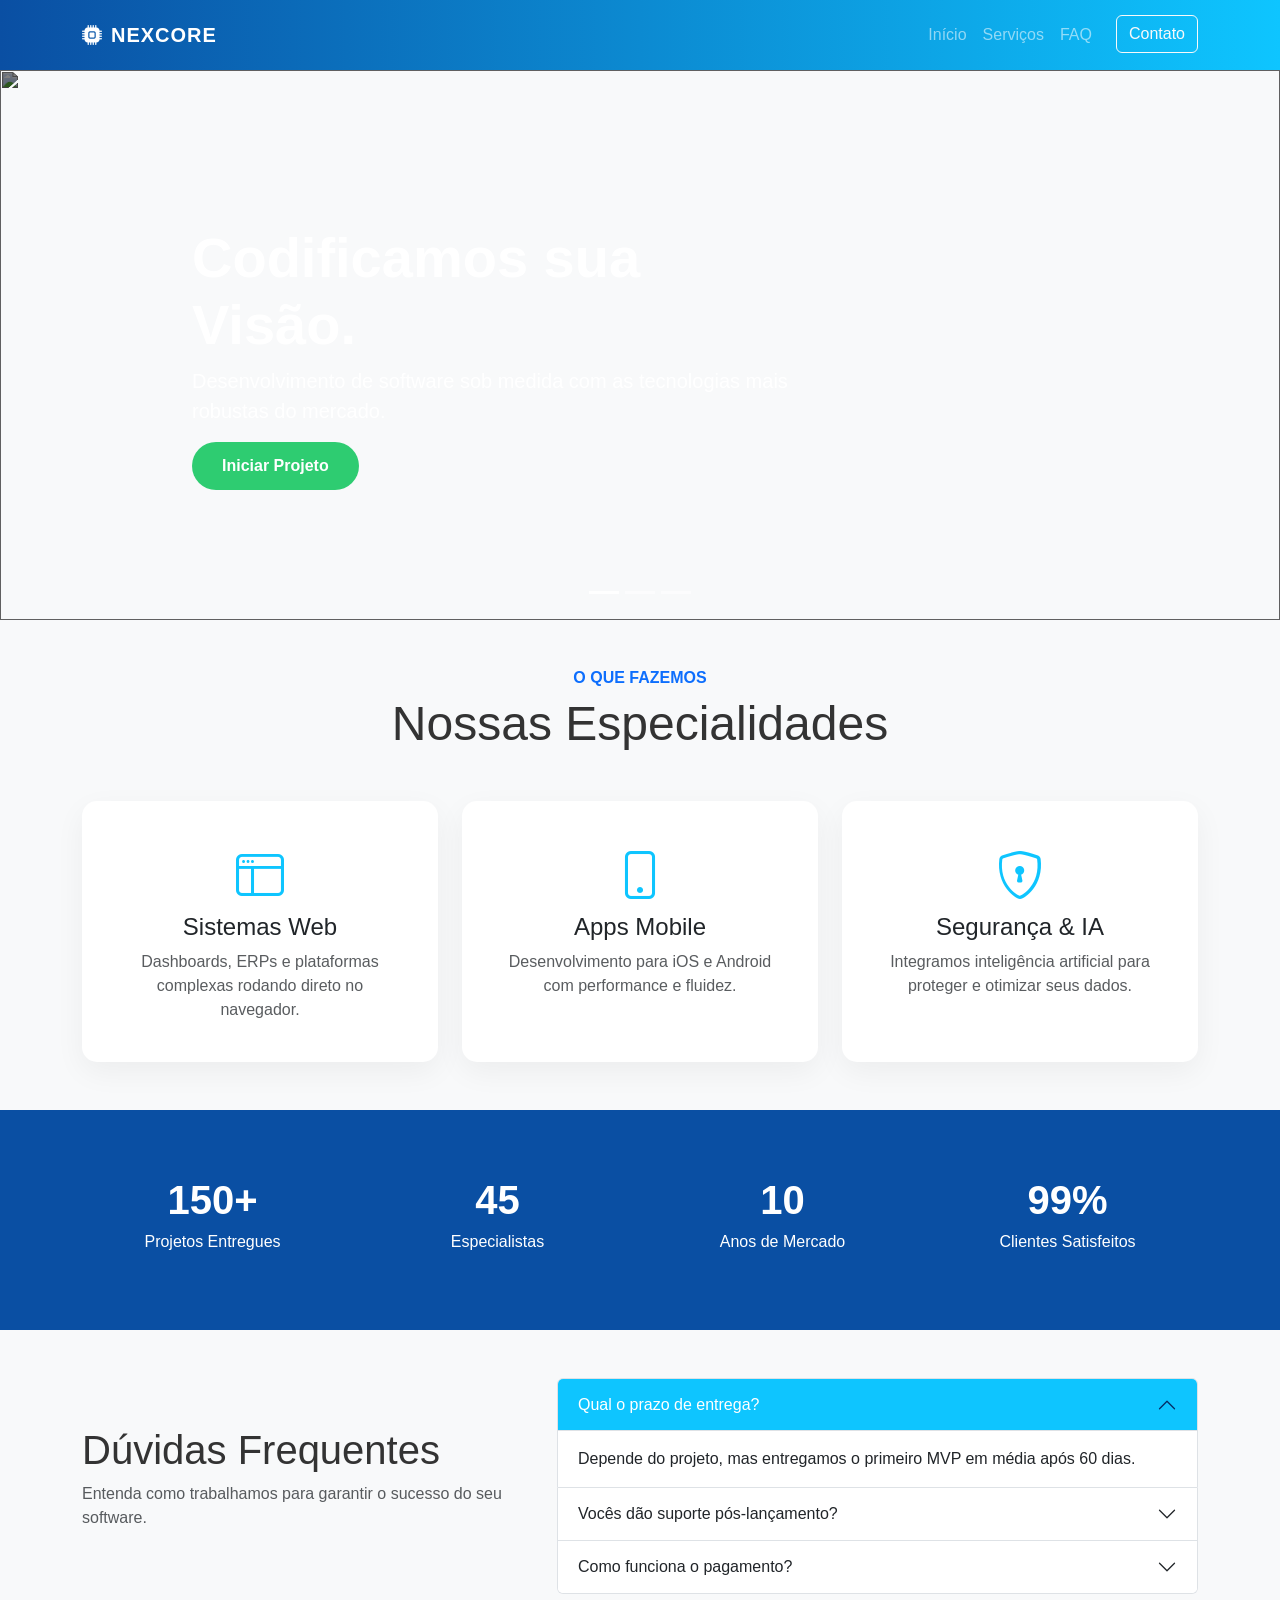
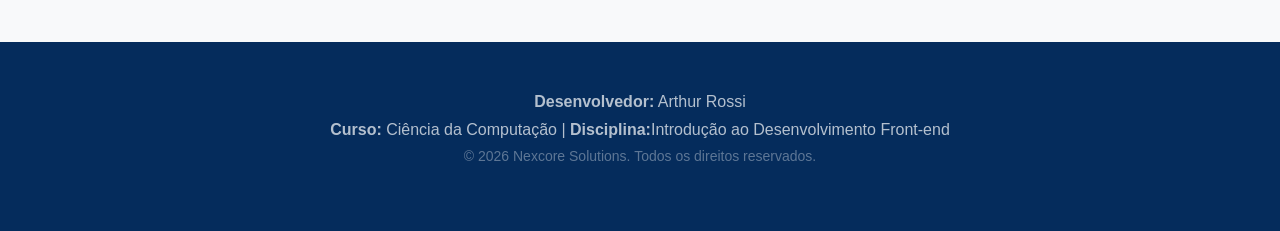
==== index.html @ cd404c5d "Rename landin.html to index.html" ====
<!DOCTYPE html>
<html lang="pt-br">
<head>
  <meta charset="UTF-8">
  <meta name="viewport" content="width=device-width, initial-scale=1.0">
  <title>Nexcore Solutions</title>

  <link href="https://cdn.jsdelivr.net/npm/bootstrap@5.3.3/dist/css/bootstrap.min.css" rel="stylesheet">
  <link rel="stylesheet" href="https://cdn.jsdelivr.net/npm/bootstrap-icons@1.11.3/font/bootstrap-icons.min.css">
  <link rel="stylesheet" href="style.css">
</head>
<body>

<nav class="navbar navbar-expand-lg navbar-dark sticky-top">
  <div class="container">
    <a class="navbar-brand" href="#"><i class="bi bi-cpu-fill me-2"></i>Nexcore</a>
    <button class="navbar-toggler" type="button" data-bs-toggle="collapse" data-bs-target="#menu">
      <span class="navbar-toggler-icon"></span>
    </button>
    <div class="collapse navbar-collapse" id="menu">
      <ul class="navbar-nav ms-auto">
        <li class="nav-item"><a class="nav-link" href="#">Início</a></li>
        <li class="nav-item"><a class="nav-link" href="#servicos">Serviços</a></li>
        <li class="nav-item"><a class="nav-link" href="#sobre">FAQ</a></li>
        <li class="nav-item"><button class="btn btn-outline-light ms-lg-3" data-bs-toggle="modal" data-bs-target="#modalContato">Contato</button></li>
      </ul>
    </div>
  </div>
</nav>

<div id="heroCarousel" class="carousel slide" data-bs-ride="carousel">
  <div class="carousel-indicators">
    <button type="button" data-bs-target="#heroCarousel" data-bs-slide-to="0" class="active"></button>
    <button type="button" data-bs-target="#heroCarousel" data-bs-slide-to="1"></button>
    <button type="button" data-bs-target="#heroCarousel" data-bs-slide-to="2"></button>
  </div>
  <div class="carousel-inner">
    <div class="carousel-item active">
      <img src="https://images.unsplash.com/photo-1517694712202-14dd9538aa97?auto=format&fit=crop&w=1400" class="d-block w-100">
      <div class="carousel-caption">
        <h2>Codificamos sua Visão.</h2>
        <p class="lead">Desenvolvimento de software sob medida com as tecnologias mais robustas do mercado.</p>
        <button class="btn btn-success" data-bs-toggle="modal" data-bs-target="#modalContato">Iniciar Projeto</button>
      </div>
    </div>
    <div class="carousel-item">
      <img src="https://images.unsplash.com/photo-1551434678-e076c223a692?auto=format&fit=crop&w=1400" class="d-block w-100">
      <div class="carousel-caption">
        <h2>Experiência Mobile.</h2>
        <p class="lead">Aplicativos nativos e híbridos focados em UX/UI de alto nível.</p>
      </div>
    </div>
    <div class="carousel-item">
      <img src="https://images.unsplash.com/photo-1451187580459-43490279c0fa?auto=format&fit=crop&w=1400" class="d-block w-100">
      <div class="carousel-caption">
        <h2>Nuvem & Escala.</h2>
        <p class="lead">Sistemas preparados para crescer junto com o seu volume de negócios.</p>
      </div>
    </div>
  </div>
</div>

<section id="servicos" class="container py-5">
  <div class="text-center mb-5">
    <h6 class="text-primary fw-bold">O QUE FAZEMOS</h6>
    <h2 class="display-5">Nossas Especialidades</h2>
  </div>
  <div class="row g-4">
    <div class="col-md-4">
      <div class="card card-service h-100 p-4">
        <div class="card-body text-center">
          <i class="bi bi-window-sidebar mb-3"></i>
          <h4 class="card-title">Sistemas Web</h4>
          <p class="card-text text-muted">Dashboards, ERPs e plataformas complexas rodando direto no navegador.</p>
        </div>
      </div>
    </div>
    <div class="col-md-4">
      <div class="card card-service h-100 p-4">
        <div class="card-body text-center">
          <i class="bi bi-phone mb-3"></i>
          <h4 class="card-title">Apps Mobile</h4>
          <p class="card-text text-muted">Desenvolvimento para iOS e Android com performance e fluidez.</p>
        </div>
      </div>
    </div>
    <div class="col-md-4">
      <div class="card card-service h-100 p-4">
        <div class="card-body text-center">
          <i class="bi bi-shield-lock mb-3"></i>
          <h4 class="card-title">Segurança & IA</h4>
          <p class="card-text text-muted">Integramos inteligência artificial para proteger e otimizar seus dados.</p>
        </div>
      </div>
    </div>
  </div>
</section>

<section class="bg-stats text-center">
  <div class="container">
    <div class="row g-4">
      <div class="col-md-3">
        <span class="stat-number">150+</span>
        <p>Projetos Entregues</p>
      </div>
      <div class="col-md-3">
        <span class="stat-number">45</span>
        <p>Especialistas</p>
      </div>
      <div class="col-md-3">
        <span class="stat-number">10</span>
        <p>Anos de Mercado</p>
      </div>
      <div class="col-md-3">
        <span class="stat-number">99%</span>
        <p>Clientes Satisfeitos</p>
      </div>
    </div>
  </div>
</section>

<section id="sobre" class="container py-5">
  <div class="row align-items-center">
    <div class="col-md-5">
      <h2 class="display-6">Dúvidas Frequentes</h2>
      <p class="text-muted">Entenda como trabalhamos para garantir o sucesso do seu software.</p>
    </div>
    <div class="col-md-7">
      <div class="accordion" id="faq">
        <div class="accordion-item">
          <h2 class="accordion-header">
            <button class="accordion-button" data-bs-toggle="collapse" data-bs-target="#f1">Qual o prazo de entrega?</button>
          </h2>
          <div id="f1" class="accordion-collapse collapse show" data-bs-parent="#faq">
            <div class="accordion-body">Depende do projeto, mas entregamos o primeiro MVP em média após 60 dias.</div>
          </div>
        </div>
        <div class="accordion-item">
          <h2 class="accordion-header">
            <button class="accordion-button collapsed" data-bs-toggle="collapse" data-bs-target="#f2">Vocês dão suporte pós-lançamento?</button>
          </h2>
          <div id="f2" class="accordion-collapse collapse" data-bs-parent="#faq">
            <div class="accordion-body">Sim, oferecemos planos de manutenção mensal para segurança e atualizações.</div>
          </div>
        </div>
        <div class="accordion-item">
          <h2 class="accordion-header">
            <button class="accordion-button collapsed" data-bs-toggle="collapse" data-bs-target="#f3">Como funciona o pagamento?</button>
          </h2>
          <div id="f3" class="accordion-collapse collapse" data-bs-parent="#faq">
            <div class="accordion-body">Trabalhamos com marcos de entrega ou mensalidades fixas por squad.</div>
          </div>
        </div>
      </div>
    </div>
  </div>
</section>

<div class="modal fade" id="modalContato">
  <div class="modal-dialog modal-dialog-centered">
    <div class="modal-content shadow">
      <div class="modal-header">
        <h5 class="modal-title">Solicite um Orçamento</h5>
        <button class="btn-close btn-close-white" data-bs-dismiss="modal"></button>
      </div>
      <div class="modal-body p-4">
        <form>
          <div class="mb-3">
            <label class="form-label">Nome Completo</label>
            <input type="text" class="form-control" placeholder="Ex: Arthur Rossi" required>
          </div>
          <div class="mb-3">
            <label class="form-label">E-mail Corporativo</label>
            <input type="email" class="form-control" placeholder="email@empresa.com" required>
          </div>
          <div class="mb-3">
            <label class="form-label">Descreva seu projeto</label>
            <textarea class="form-control" rows="4" placeholder="Como podemos ajudar?"></textarea>
          </div>
          <button class="btn btn-primary w-100">Enviar agora</button>
        </form>
      </div>
    </div>
  </div>
</div>

<footer class="py-5">
  <div class="container text-center">
    <p class="mb-1"><strong>Desenvolvedor:</strong> Arthur Rossi</p>
    <p class="mb-1"><strong>Curso:</strong> Ciência da Computação | <strong>Disciplina:</strong>Introdução ao Desenvolvimento Front-end</p>
    <p class="small opacity-50">© 2026 Nexcore Solutions. Todos os direitos reservados.</p>
  </div>
</footer>

<script src="https://cdn.jsdelivr.net/npm/bootstrap@5.3.3/dist/js/bootstrap.bundle.min.js"></script>

</body>
</html>
---- style.css ----
/* Configurações Gerais */
body { 
    background: #f8f9fa; 
    font-family: 'Segoe UI', Tahoma, Geneva, Verdana, sans-serif; 
    color: #333; 
}

/* NAVBAR */
.navbar { 
    background: linear-gradient(90deg, #0a4fa3, #0ec5ff); 
    padding: 15px 0; 
}

.navbar-brand { 
    font-weight: 800; 
    letter-spacing: 1px; 
    text-transform: uppercase; 
}

/* CAROUSEL (HERO) */
.carousel-item { 
    height: 550px; 
}

.carousel-item img { 
    height: 100%; 
    object-fit: cover; 
    filter: brightness(0.5); 
}

.carousel-caption { 
    bottom: 20%; 
    text-align: left; 
    max-width: 600px; 
}

.carousel-caption h2 { 
    font-size: 3.5rem; 
    font-weight: 800; 
}

/* CARDS SERVIÇOS */
.card-service { 
    border: none; 
    border-radius: 15px; 
    transition: transform 0.3s; 
    box-shadow: 0 10px 30px rgba(0,0,0,0.05); 
}

.card-service:hover { 
    transform: translateY(-10px); 
    background: #0a4fa3; 
    color: white; 
}

.card-service i { 
    font-size: 3rem; 
    color: #0ec5ff; 
}

.card-service:hover i { 
    color: white; 
}

/* SEÇÃO NÚMEROS (STATS) */
.bg-stats { 
    background: #0a4fa3; 
    color: white; 
    padding: 60px 0; 
}

.stat-number { 
    font-size: 2.5rem; 
    font-weight: bold; 
    display: block; 
}

/* ACCORDION (FAQ) */
.accordion-button:not(.collapsed) { 
    background: #0ec5ff; 
    color: white; 
}

/* FOOTER */
footer { 
    background: #052c5c; 
    color: rgba(255,255,255,0.7); 
}

/* BOTÕES E UTILITÁRIOS */
.btn-success { 
    background: #2ecc71; 
    border: none; 
    padding: 12px 30px; 
    border-radius: 50px; 
    font-weight: bold; 
}

.btn-success:hover { 
    background: #27ae60; 
    transform: scale(1.05); 
}

.modal-header {
    background: #0a4fa3;
    color: white;
}
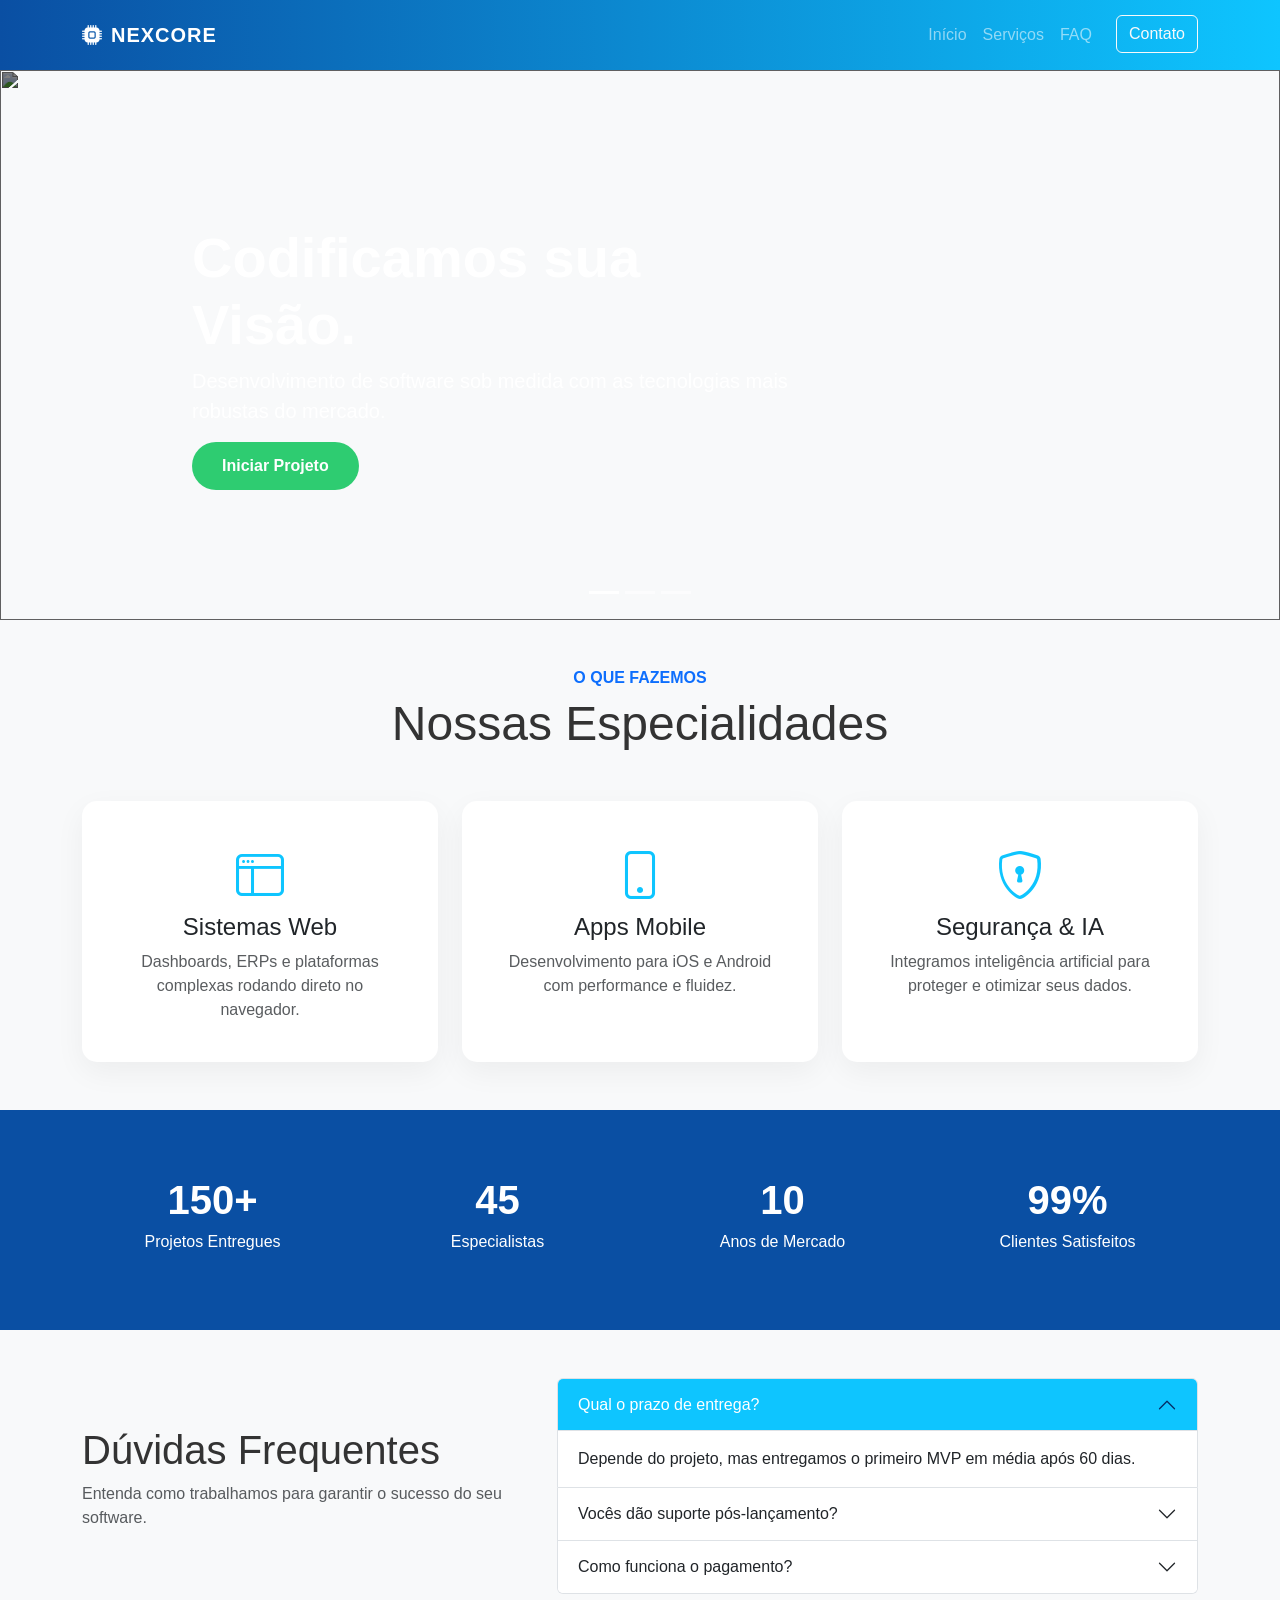
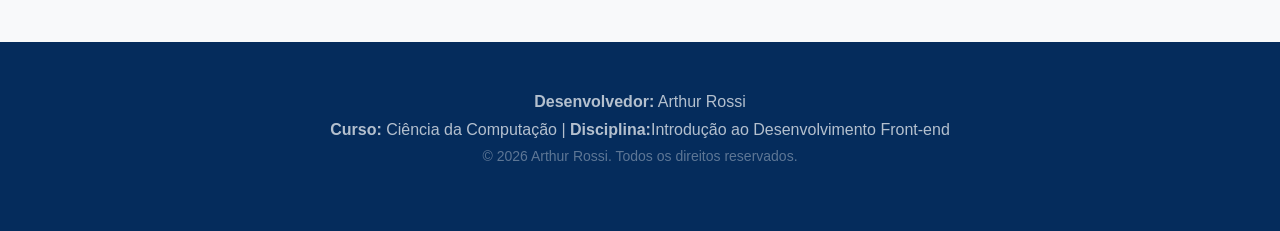
==== commit 5b4c4a22: "Update index.html" ====
--- a/index.html
+++ b/index.html
@@ -148,7 +148,7 @@
             <button class="accordion-button collapsed" data-bs-toggle="collapse" data-bs-target="#f3">Como funciona o pagamento?</button>
           </h2>
           <div id="f3" class="accordion-collapse collapse" data-bs-parent="#faq">
-            <div class="accordion-body">Trabalhamos com marcos de entrega ou mensalidades fixas por squad.</div>
+            <div class="accordion-body">Trabalhamos com marcos de entrega ou mensalidades fixas.</div>
           </div>
         </div>
       </div>
@@ -170,7 +170,7 @@
             <input type="text" class="form-control" placeholder="Ex: Arthur Rossi" required>
           </div>
           <div class="mb-3">
-            <label class="form-label">E-mail Corporativo</label>
+            <label class="form-label">E-mail </label>
             <input type="email" class="form-control" placeholder="email@empresa.com" required>
           </div>
           <div class="mb-3">
@@ -188,7 +188,7 @@
   <div class="container text-center">
     <p class="mb-1"><strong>Desenvolvedor:</strong> Arthur Rossi</p>
     <p class="mb-1"><strong>Curso:</strong> Ciência da Computação | <strong>Disciplina:</strong>Introdução ao Desenvolvimento Front-end</p>
-    <p class="small opacity-50">© 2026 Nexcore Solutions. Todos os direitos reservados.</p>
+    <p class="small opacity-50">© 2026 Arthur Rossi. Todos os direitos reservados.</p>
   </div>
 </footer>
 
